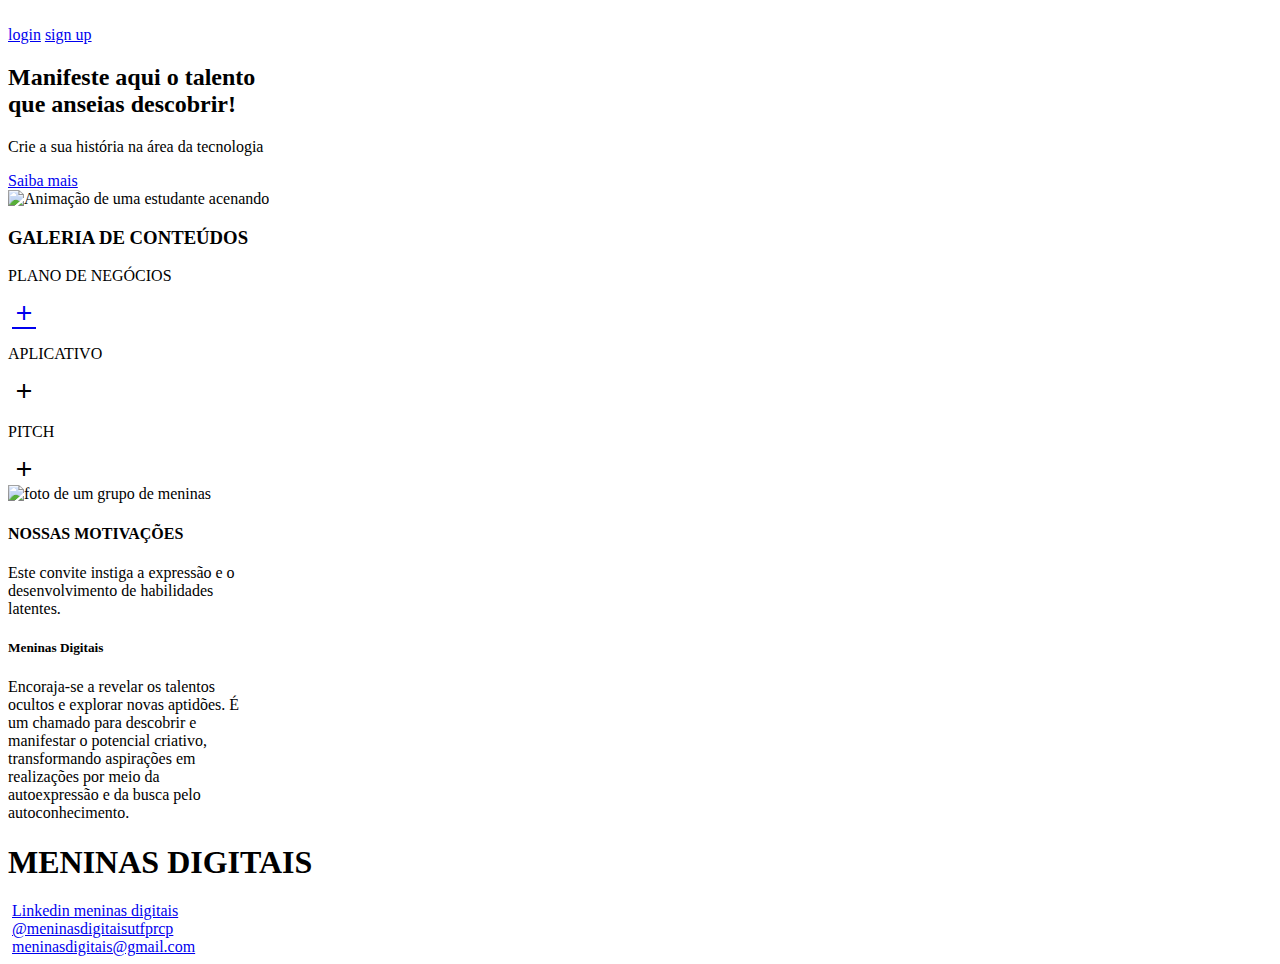
==== index.html @ 6860e2c2 "Add files via upload" ====
<!DOCTYPE html>
<html lang="en">

<head>
    <meta charset="UTF-8">
    <meta name="viewport" content="width=device-width, initial-scale=1.0">
    <title>Tela Principal</title>
    <link rel="stylesheet" href="style/tela-principal.css">
    <link rel="stylesheet" href="style/header-footer.css">
    <link rel="stylesheet" href="https://fonts.googleapis.com/css2?family=Material+Symbols+Outlined:opsz,wght,FILL,GRAD@24,400,0,0">
</head>

<body>
    <header>
        <div class="cabeçalho">
            <a href="index.html"><img src="assets/logo.png" alt=""></a>
        </div>
        <div class="cabeçalho">
            <a href="logar.html" class="botao-login">login</a>
            <a href="cadastro.html" class="botao-cadastrar">sign up</a>
        </div>
    </header>
    <main>
        <section class="section-intro">
            <div class="intro-texto">
                <h2>Manifeste aqui o talento<br>que anseias descobrir!</h2>
                <p>Crie a sua história na área da tecnologia</p>
                <a href="./home.html">Saiba mais</a>
            </div>
            <img  src="assets/foto-intro.png" alt="Animação de uma estudante acenando">
        </section>
        <section class="section-conteudo">
            <h3>GALERIA DE CONTEÚDOS</h3>
            <div class="div-curso">
                <div class="div-plano-negocio">
                    <p>PLANO DE NEGÓCIOS</p>
                    <img src="assets/foto-plano-de-negocio.png" alt="">
                    <a href="./plano-de-negocio.html" class="material-symbols-outlined">add</a>
                </div>
                <div class="div-app">
                    <p>APLICATIVO</p>
                    <img src="assets/foto-app.png" alt="">
                    <a class="material-symbols-outlined">add</a>
                </div>
                <div class="div-pitch">
                    <p>PITCH</p>
                    <img  src="assets/foto-pitch.png" alt="">
                    <a class="material-symbols-outlined">add</a>
                </div>
            </div>

        </section>
        <section class="section-motivacao">
            <img class="img1" src="assets/foto-motivacao.jpg" alt="foto de um grupo de meninas">
            <img class="img2" src="assets/Rectangle.png" alt="">
            <div class="motivacao-texto">
                <h4>NOSSAS MOTIVAÇÕES </h4>
                <div class="texto1">
                    <p>Este convite instiga a expressão e o<br>desenvolvimento de habilidades<br>latentes. </p>
                </div>
                <div class="texto2">
                    <h5>Meninas Digitais</h5>
                    <p>Encoraja-se a revelar os talentos<br>ocultos e explorar novas aptidões. É<br>
                        um chamado para descobrir e<br>manifestar o
                        potencial criativo,<br>transformando aspirações em<br>
                        realizações por meio da<br>autoexpressão e da busca pelo<br>autoconhecimento.</p>
                </div>
            </div>

        </section>
    </main>
    <footer>
        <h1>MENINAS DIGITAIS </h1>
        <div class="div-links">
            <div class="div-linkedin">
                <img src="assets/linkedin.png" alt="">
            <a href="https://www.linkedin.com/company/meninas-digitais-utfpr-cp/?viewAsMember=true">Linkedin meninas
                digitais</a>
            </div>
            <div class="div-instagram">
                <img src="assets/instagram.png" alt="">
            <a href="https://www.instagram.com/meninasdigitaisutfprcp/">@meninasdigitaisutfprcp</a>
            </div>
            <div class="div-email">
                <img src="assets/email.png" alt="">
                <a href="mailto:meninasdigitais@gmail.com">meninasdigitais@gmail.com</a>
            </div>
        </div>
        
    </footer>
</body>

</html>
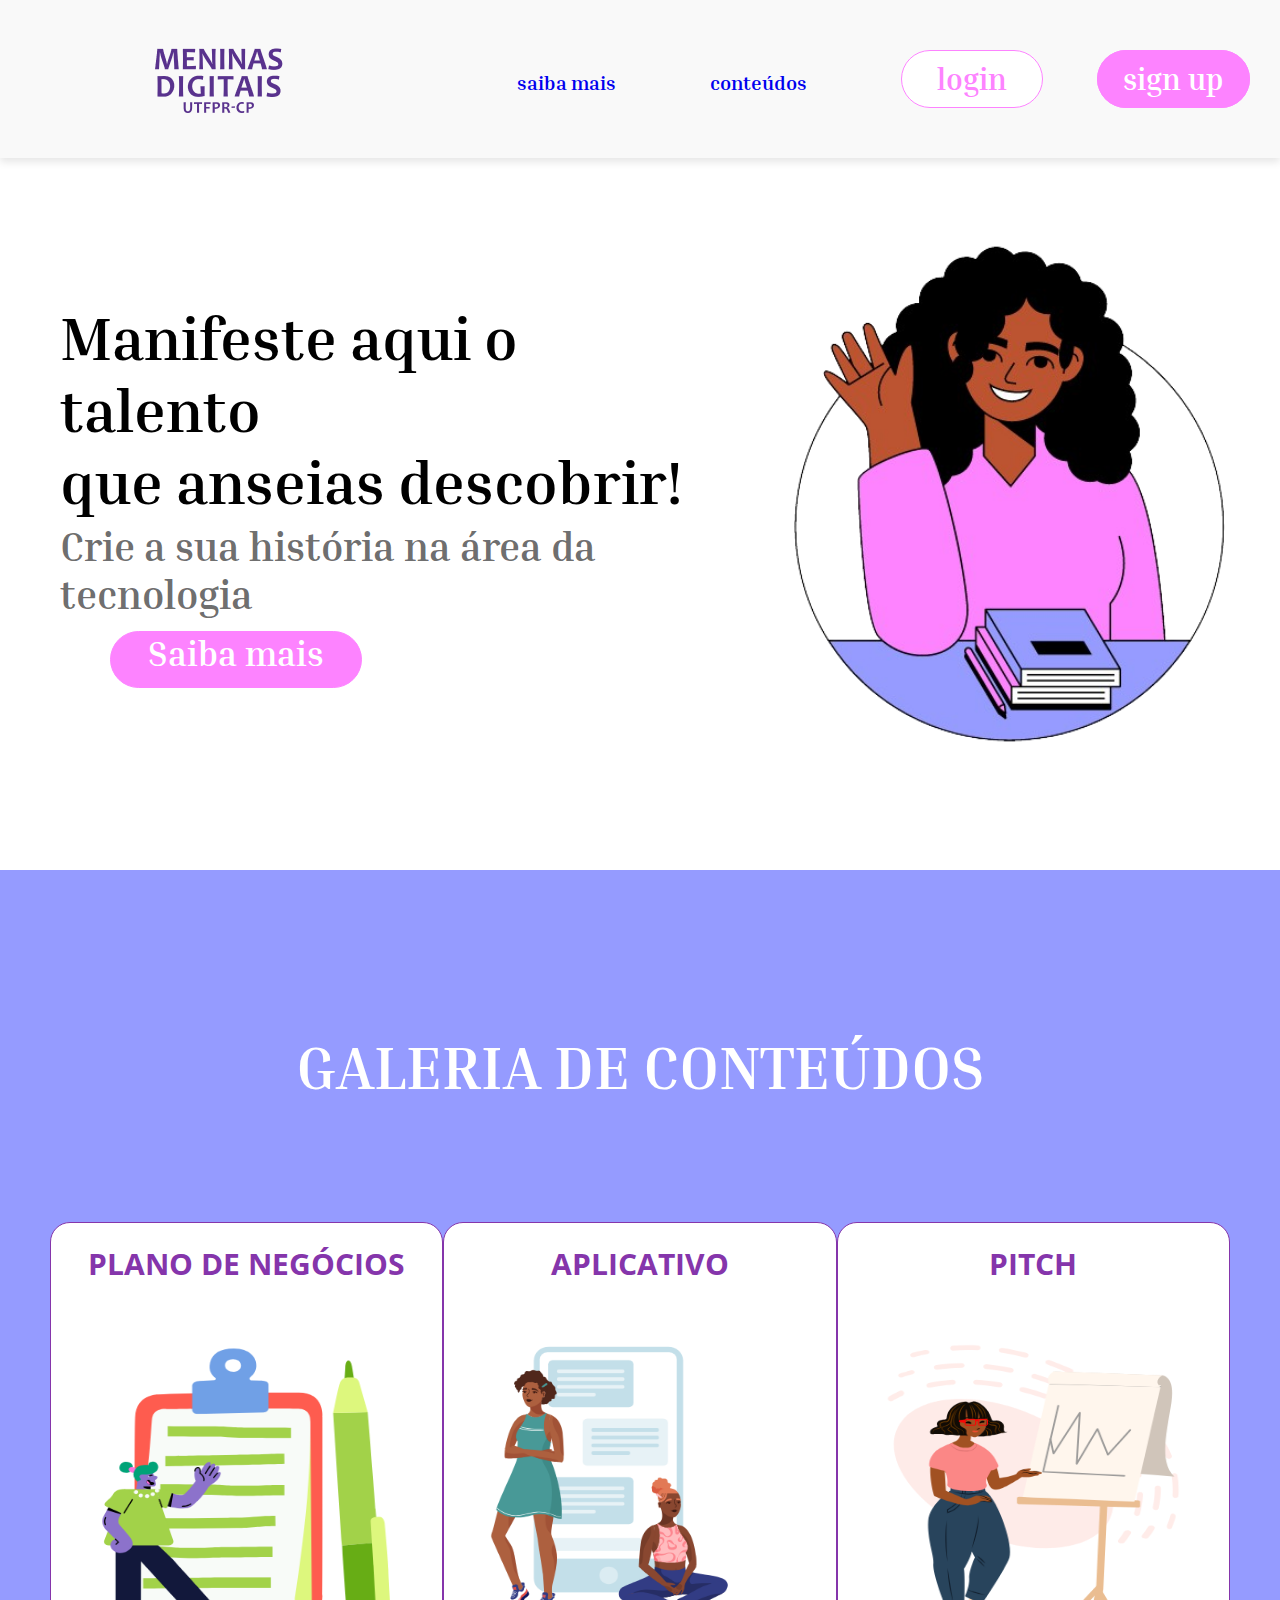
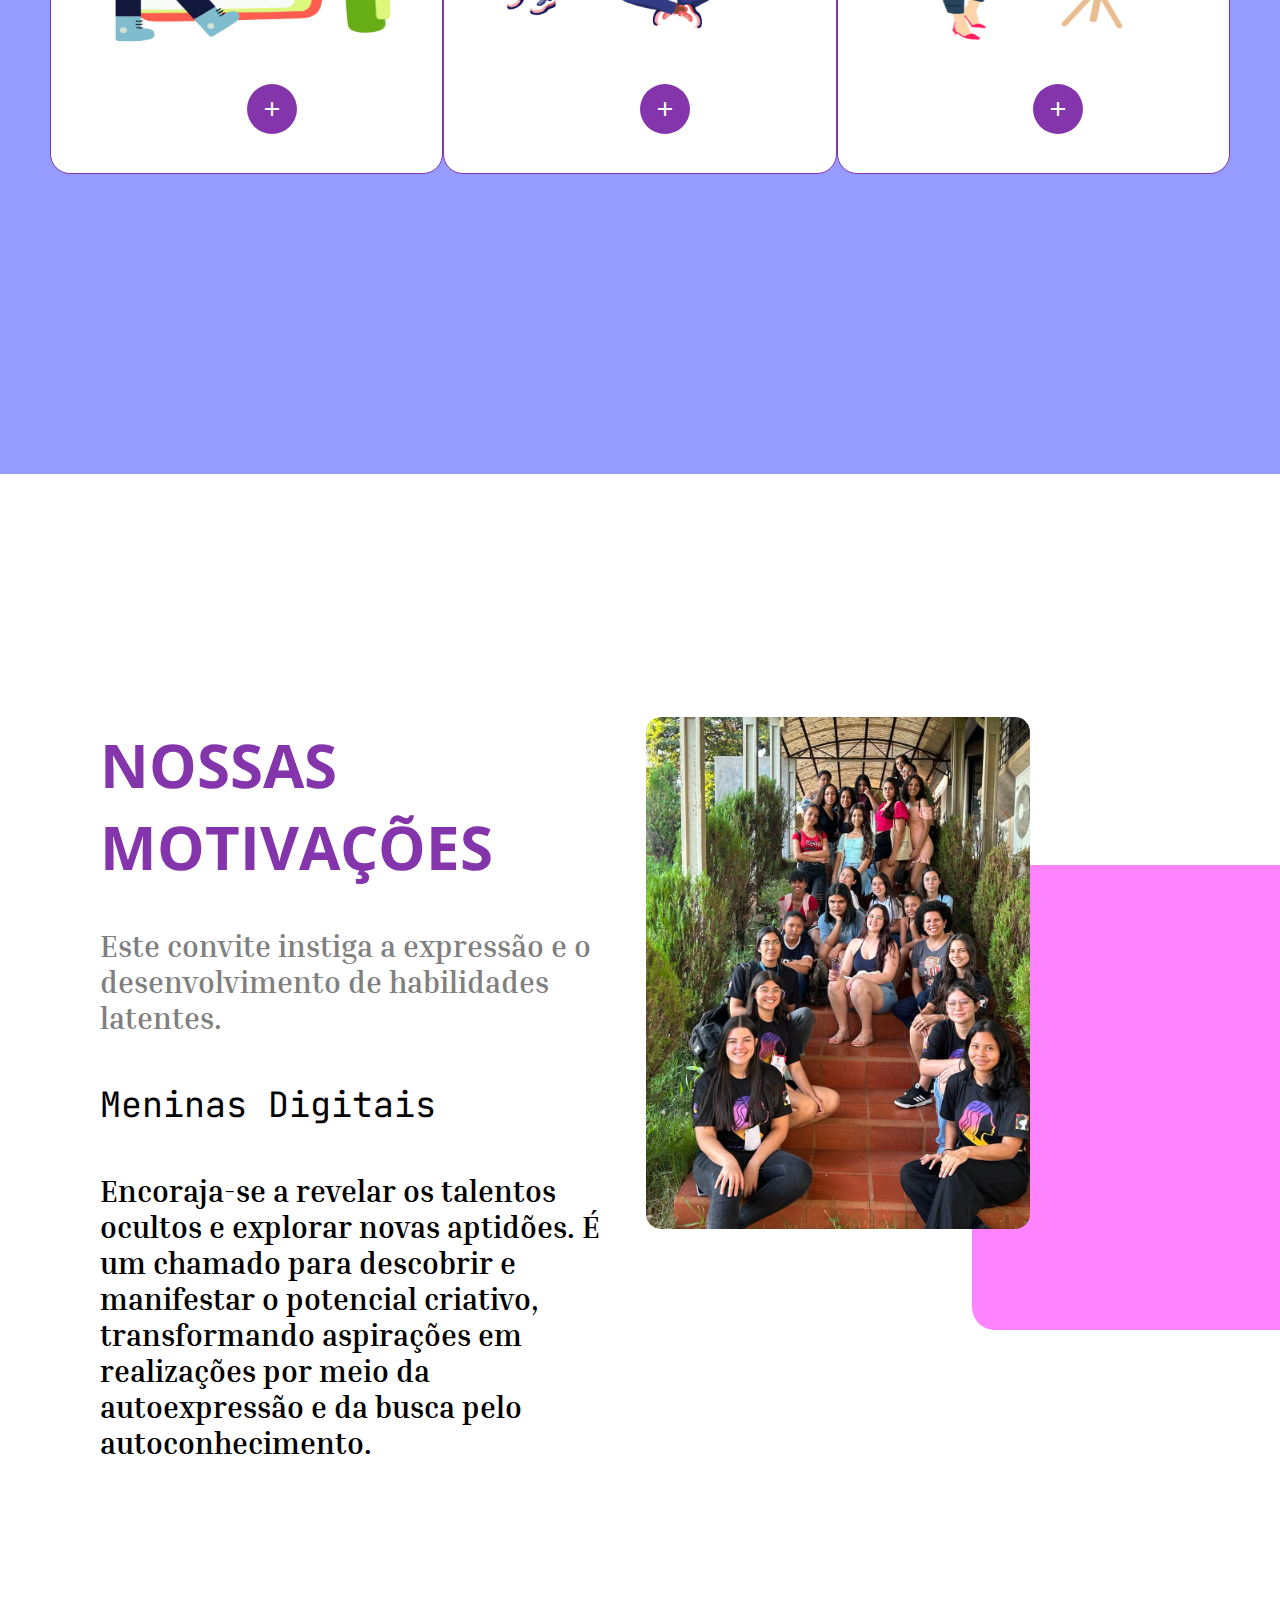
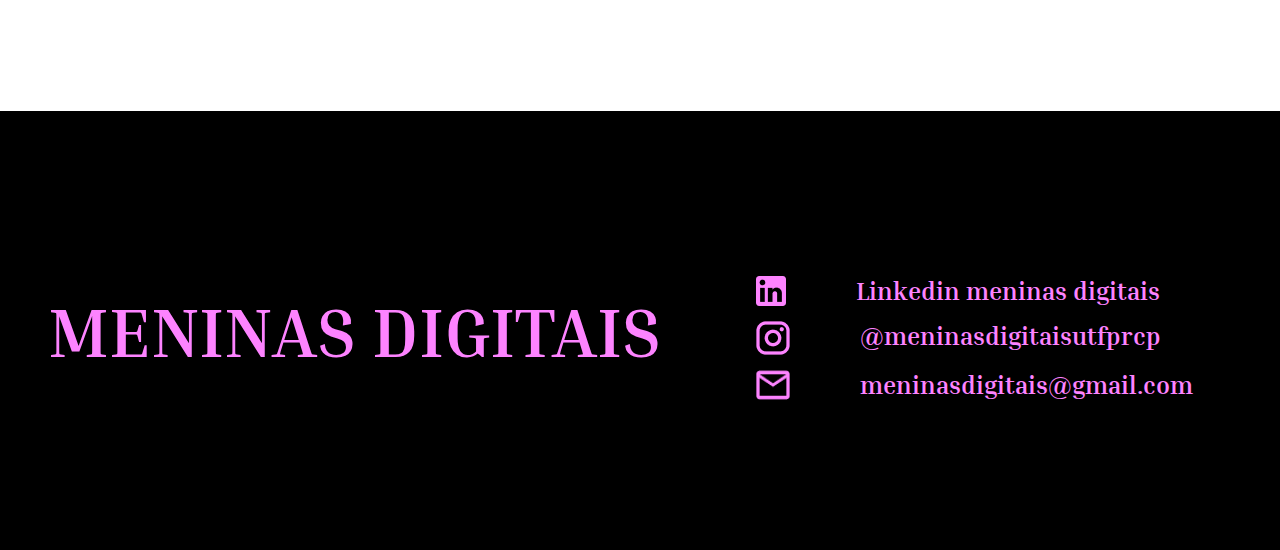
==== commit 41d5b73d: "Atualizando os arquivos." ====
--- a/index.html
+++ b/index.html
@@ -16,6 +16,8 @@
             <a href="index.html"><img src="assets/logo.png" alt=""></a>
         </div>
         <div class="cabeçalho">
+            <a href="#section-motivacao" class="conteudo">saiba mais</a>
+            <a href="conteúdos.html" class="conteudo">conteúdos</a>
             <a href="logar.html" class="botao-login">login</a>
             <a href="cadastro.html" class="botao-cadastrar">sign up</a>
         </div>
@@ -25,7 +27,7 @@
             <div class="intro-texto">
                 <h2>Manifeste aqui o talento<br>que anseias descobrir!</h2>
                 <p>Crie a sua história na área da tecnologia</p>
-                <a href="./home.html">Saiba mais</a>
+                <a href="./conteúdos.html">Saiba mais</a>
             </div>
             <img  src="assets/foto-intro.png" alt="Animação de uma estudante acenando">
         </section>
@@ -50,7 +52,7 @@
             </div>
 
         </section>
-        <section class="section-motivacao">
+        <section id="section-motivacao" class="section-motivacao">
             <img class="img1" src="assets/foto-motivacao.jpg" alt="foto de um grupo de meninas">
             <img class="img2" src="assets/Rectangle.png" alt="">
             <div class="motivacao-texto">
--- a/style/tela-principal.css
+++ b/style/tela-principal.css
@@ -0,0 +1,180 @@
+@import url('https://fonts.googleapis.com/css2?family=Inria+Serif:ital,wght@0,300;0,400;0,700;1,300;1,400;1,700&display=swap');
+
+@import url('https://fonts.googleapis.com/css2?family=Open+Sans:ital,wght@0,300..800;1,300..800&display=swap');
+
+@import url('https://fonts.googleapis.com/css2?family=JetBrains+Mono:ital,wght@0,100..800;1,100..800&family=Open+Sans:ital,wght@0,300..800;1,300..800&display=swap');
+
+*{
+    margin: 0;
+    padding: 0;
+     
+}
+
+.section-intro{
+    display: flex;
+    flex-direction: row;
+    align-items: center;
+    justify-content: space-around;
+    padding: 60px 0 100px 60px ;
+
+    
+}
+.intro-texto{
+    display:flex;
+    flex-direction: column;
+    font-weight: 700;
+    font-family: "Inria Serif";
+    
+}
+.section-intro .intro-texto h2{
+    font-size:60px;
+    
+}
+.section-intro .intro-texto p{
+    padding-top: 5px;
+    font-size: 40px;
+    color: #00000096;
+    padding-bottom: 13px;
+    
+}
+.section-intro .intro-texto a{
+    border: 1px solid  #FD83FF;
+    border-radius: 60px ;
+    width: 250px;
+    height: 55px;
+    background-color: #FD83FF;
+    color: #FFFFFF;
+    font-size: 35px;
+    text-decoration: none;
+    text-align: center;
+}
+.section-conteudo{
+    background-color: #959BFF;
+    color:#FFFFFF ;
+    padding: 200px 50px  300px 50px;
+    
+}
+.section-conteudo h3{
+    display:flex;
+    justify-content: center;
+    position: relative;
+    bottom: 40px;
+    font-weight: 700;
+    font-family: "Inria Serif";
+    font-size:60px;
+    padding-bottom: 80px;
+    
+}
+.section-conteudo .div-curso{
+    display:flex;
+    justify-content: space-around;
+    align-items: center;
+    font-size: 30px;
+    font-family: "Open Sans";
+    font-weight: 700;
+    color:#8535AB;
+}
+.section-conteudo .div-curso .div-plano-negocio, .div-app,.div-pitch  {
+    display: flex;
+    flex-direction: column;
+    justify-content: center;
+    align-items: center;
+    border: 1px solid #8535AB;
+    border-radius: 20px;
+    width:450px;
+    height: 550px;
+    background-color: #FFFFFF;
+    gap: 60px;
+   
+}
+.section-conteudo .div-curso .div-plano-negocio a, .div-app a,.div-pitch a {
+    text-decoration: none;
+    color: #FFFFFF;
+    background-color: #8535AB;
+    border-radius: 50px ;
+    width: 50px;
+    height: 50px;
+    display: flex;
+    align-items: center;
+    justify-content: center;
+    position: relative;
+    bottom: 20px;
+    
+}
+.section-motivacao{
+    display: flex;
+    flex-direction: row-reverse;
+    justify-content: space-around   ;
+    align-items: center;
+    
+    
+}
+.section-motivacao .img1{
+   position: relative;
+   right: 250px;
+   bottom: 120px;
+   z-index: 2;
+}
+.section-motivacao .img2{
+    position: relative;
+    left: 460px;
+    top: 5px;
+    z-index: 1
+ }
+.section-motivacao img{
+    border-radius: 15px;
+}
+.motivacao-texto {
+    display: flex;
+    flex-direction: column;
+    position: relative;
+    left: 100px;
+    
+}
+.motivacao-texto h4{
+    padding-top: 250px;
+    font-size: 60px;
+    font-family: "Open Sans";
+    font-weight: 700;
+    color: #8535AB;
+}
+.motivacao-texto .texto1{
+    padding-top: 40px;
+    color:#00000080;
+    font-size: 30px;
+    font-weight: 700;
+    font-family: "Inria Serif";
+}
+.motivacao-texto .texto2 h5{
+    padding-top: 45px;
+    font-family: "JetBrains Mono";
+    font-weight: 400;
+    font-size: 35px;
+}
+.motivacao-texto .texto2 p{
+    padding: 45px 0 250px 0;
+    font-weight: 700;
+    font-family: "Inria Serif";
+    font-size: 30px;
+
+}
+
+.div-curso img{
+    width: 300px;
+    height: 300px;
+}
+
+.section-intro img{
+    width: 50%;
+}
+
+.section-motivacao img{
+    width: 30%;
+}
+
+
+a{
+    text-decoration: none;
+    
+    margin-left: 50px;
+}--- a/style/header-footer.css
+++ b/style/header-footer.css
@@ -0,0 +1,92 @@
+header { 
+    box-shadow: 0px 4px 8px rgba(0, 0, 0, 0.1);  
+}
+
+header img {
+    margin-top: 5px; 
+}
+
+header{
+    display: flex;
+    justify-content: flex-end;
+    align-items: center;
+    padding: 30px;
+    font-weight: 700;
+    font-family: "Inria Serif";
+    position: relative;
+    gap:18px;
+    box-shadow: 0 1px rgba(0, 0, 0, 0.25);
+    background-color: #F9F9F9;
+
+}
+header .botao-login{
+    text-decoration: none;
+    border: 1px solid #FD83FF;
+    border-radius: 30px;
+    font-size: 30px;
+    padding: 10px 35px 10px 35px ;
+    color:#FD83FF;
+    background-color: #FFFFFF;
+}
+header .botao-cadastrar{
+    text-decoration: none;
+    border: 1px solid #FD83FF;
+    background-color: #FD83FF;
+    color: #FFFFFF;
+    border-radius: 30px;
+    font-size: 30px;
+    padding: 10px 25px 10px 25px ;
+}
+header{
+    display: flex;
+    justify-content: space-between;
+    box-shadow: 0px 4px 8px rgba(0, 0, 0, 0.1); 
+    background-color: #F9F9F9;
+}
+.header-perfil{
+    padding: 20px 30px 5px 0;
+    font-family: "Inria Serif", serif;
+    font-weight: 700;
+   
+}
+
+.conteudo{
+    margin-right: 40px;
+    font-size: 20px;
+    
+}
+
+
+footer{
+    padding: 150px 0 150px 0;
+    background: #000000;
+    color: rgba(253, 131, 255, 1);
+    font-family: "Inria Serif";
+    font-weight: 700;
+    display: flex;
+    flex-direction: row;
+    justify-content: space-around;
+    align-items: center;
+    font-size: 35px;
+}
+footer .div-links{
+    display:flex;
+    flex-direction: column;
+    color: #FD83FF;
+    font-size: 25px;
+}
+.div-linkedin, .div-instagram, .div-email{
+    display:flex;
+    flex-direction: row;
+    gap: 20px;
+    padding: 15px 40px 0 0;
+    
+}
+.div-linkedin a, .div-instagram a, .div-email a{
+    color: #FD83FF;
+    text-decoration: none;
+}
+.img-linkedin, .img-instagram, .img-email{
+    width: 50px;
+    height: 50px;
+}
